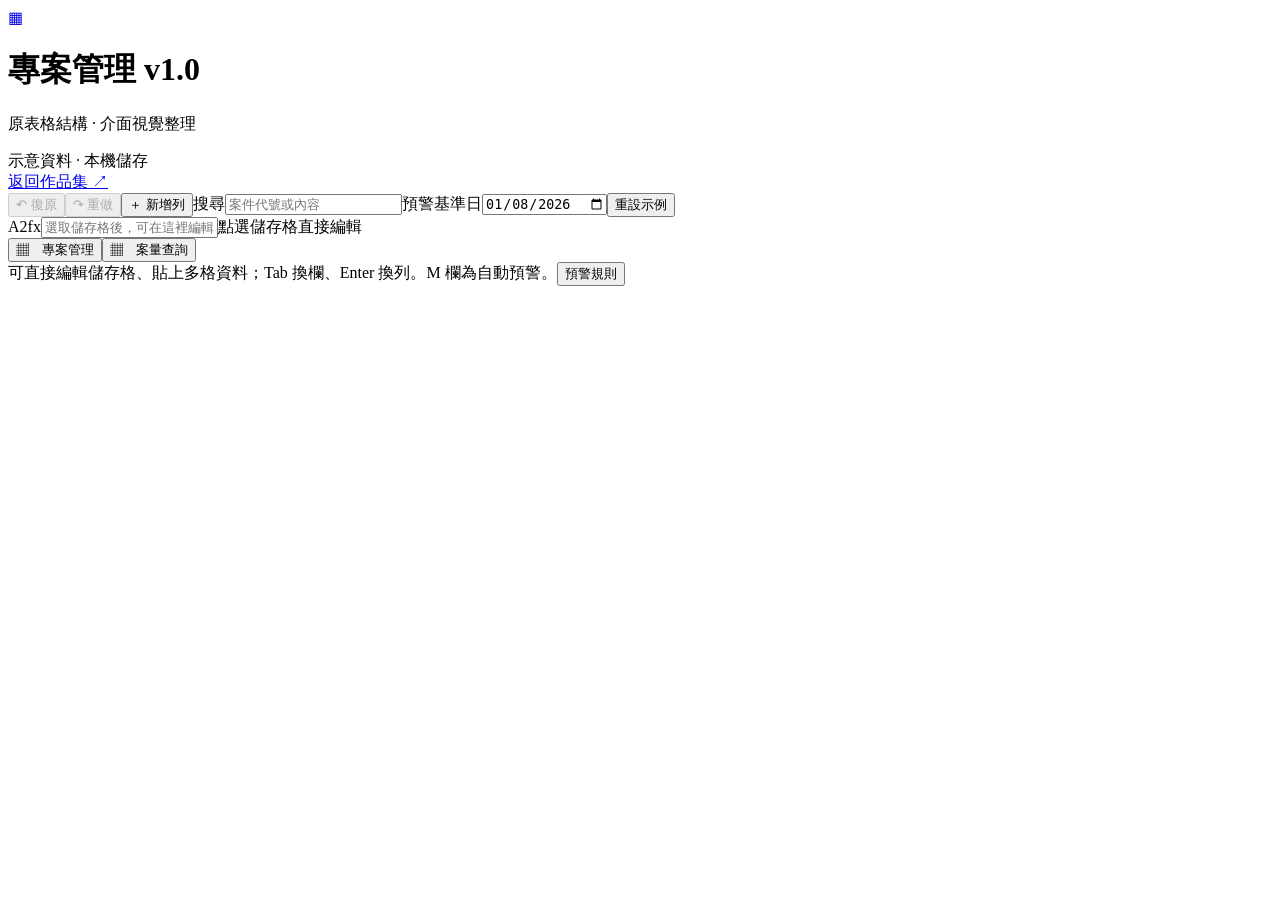
==== risk-dashboard.html @ 9261cb8b "Add files via upload" ====
<!doctype html><html lang="zh-Hant"><head><meta charset="UTF-8"><meta name="viewport" content="width=device-width,initial-scale=1"><title>專案管理試算表｜Ann</title><link rel="stylesheet" href="assets/risk-dashboard-styles.css"></head><body> <header class="file-header"><a href="index.html" class="file-icon" aria-label="返回作品集">▦</a><div><h1>專案管理 <span>v1.0</span></h1><p>原表格結構 · 介面視覺整理</p></div><div class="save-state" id="save-state" role="status">示意資料 · 本機儲存</div><a class="back-link" href="index.html">返回作品集 ↗</a></header> <div class="toolbar" aria-label="試算表工具"><button id="undo" title="復原 Ctrl / ⌘ + Z" disabled="disabled">↶ 復原</button><button id="redo" title="重做 Ctrl / ⌘ + Shift + Z" disabled="disabled">↷ 重做</button><span class="divider"></span><button id="add-row">＋ 新增列</button><label class="search-label">搜尋<input id="search" type="search" placeholder="案件代號或內容"></label><label>預警基準日<input id="as-of" type="date" value="2026-01-08"></label><button id="reset">重設示例</button></div> <div class="formula-bar"><output id="cell-address" aria-label="目前儲存格">A2</output><span class="fx">fx</span><input id="formula-input" aria-label="儲存格內容" placeholder="選取儲存格後，可在這裡編輯"><span class="cell-hint" id="cell-hint">點選儲存格直接編輯</span></div> <main><section id="main-sheet" aria-label="專案管理工作表"><div class="sheet-viewport" id="main-viewport" tabindex="0" role="region" aria-label="專案試算表，左右捲動查看 A 到 O 欄"><table id="sheet-table" aria-label="專案管理 A 到 O 欄"><colgroup id="sheet-cols"></colgroup><thead id="sheet-head"></thead><tbody id="sheet-body"></tbody></table></div></section> <section id="query-sheet" aria-label="案量查詢工作表" hidden><div class="query-toolbar"><p>查詢「專案負責人」或「組員」包含所選成員的案件。</p><label>案件狀態<select id="query-status"><option value="">全部狀態</option></select></label></div><div class="sheet-viewport query-viewport" tabindex="0" role="region" aria-label="案量查詢 A 到 E 欄"><table id="query-table"><colgroup><col class="row-col"><col style="width:220px"><col style="width:160px"><col style="width:240px"><col style="width:160px"><col style="width:130px"></colgroup><thead><tr class="letters"><th></th><th>A</th><th>B</th><th>C</th><th>D</th><th>E</th></tr><tr class="group-row"><th></th><th colspan="5" class="group-owner">案量查詢</th></tr><tr class="query-schema"><th class="row-number">1</th><th>專案負責人/組員</th><th>第 1 欄</th><th>第 2 欄</th><th>第 3 欄</th><th>第 4 欄</th></tr></thead><tbody><tr><th class="row-number">2</th><td><select id="query-person" aria-label="查詢專案負責人或組員"></select></td><td></td><td></td><td></td><td></td></tr><tr class="query-labels"><th class="row-number">3</th><th>案件代號</th><th>專案負責人</th><th>組員</th><th>案件狀態</th><th>總案件數</th></tr></tbody><tbody id="query-results"></tbody></table></div></section> </main> <footer><div class="sheet-tabs" role="tablist" aria-label="工作表"><button role="tab" aria-selected="true" id="tab-main" aria-controls="main-sheet" data-sheet="main">▦　專案管理</button><button role="tab" aria-selected="false" id="tab-query" aria-controls="query-sheet" data-sheet="query">▦　案量查詢</button></div><span id="sheet-summary" aria-live="polite"></span></footer> <div class="help-line"><span>可直接編輯儲存格、貼上多格資料；Tab 換欄、Enter 換列。M 欄為自動預警。</span><button id="show-rules">預警規則</button></div><p class="message" id="message" role="status" aria-live="polite"></p> <dialog id="member-dialog" aria-labelledby="member-title"><form id="member-form"><h2 id="member-title">選擇組員</h2><div id="member-options"></div><label class="custom-member">其他組員<input id="extra-members" placeholder="以逗號分隔姓名"></label><div class="dialog-actions"><button type="button" id="cancel-members">取消</button><button class="primary" type="submit">套用</button></div></form></dialog> <dialog id="rules-dialog" aria-labelledby="rules-title"><h2 id="rules-title">預警規則</h2><ul><li>執行中案件超過 7 天未更新 E 欄：產出停滯。</li><li>I 欄聯絡紀錄超過 7 天：日期標紅；H 欄仍有缺件且資料紀錄超過 7 天：客戶未給資料。</li><li>執行中案件超過 L 欄日期：進度落後；剩餘 0–3 天：即將到期。</li><li>K 欄晚於 L 欄：排程衝突。D 欄為暫停：專案暫停。</li><li>結案不再顯示 M 欄預警；I 欄仍反映聯絡日期。</li></ul><label>客戶修改次數提醒門檻<input id="revision-threshold" type="number" min="1" max="999" value="3"></label><p class="fine-print">依作品集說明重建的示範規則；原始試算表公式未包含於檔案。日期使用原圖資料，預設基準日為 2026-01-08，可自行調整。</p><button id="close-rules" class="primary">完成</button></dialog> <script src="assets/risk-dashboard-app.js"></script></body></html>
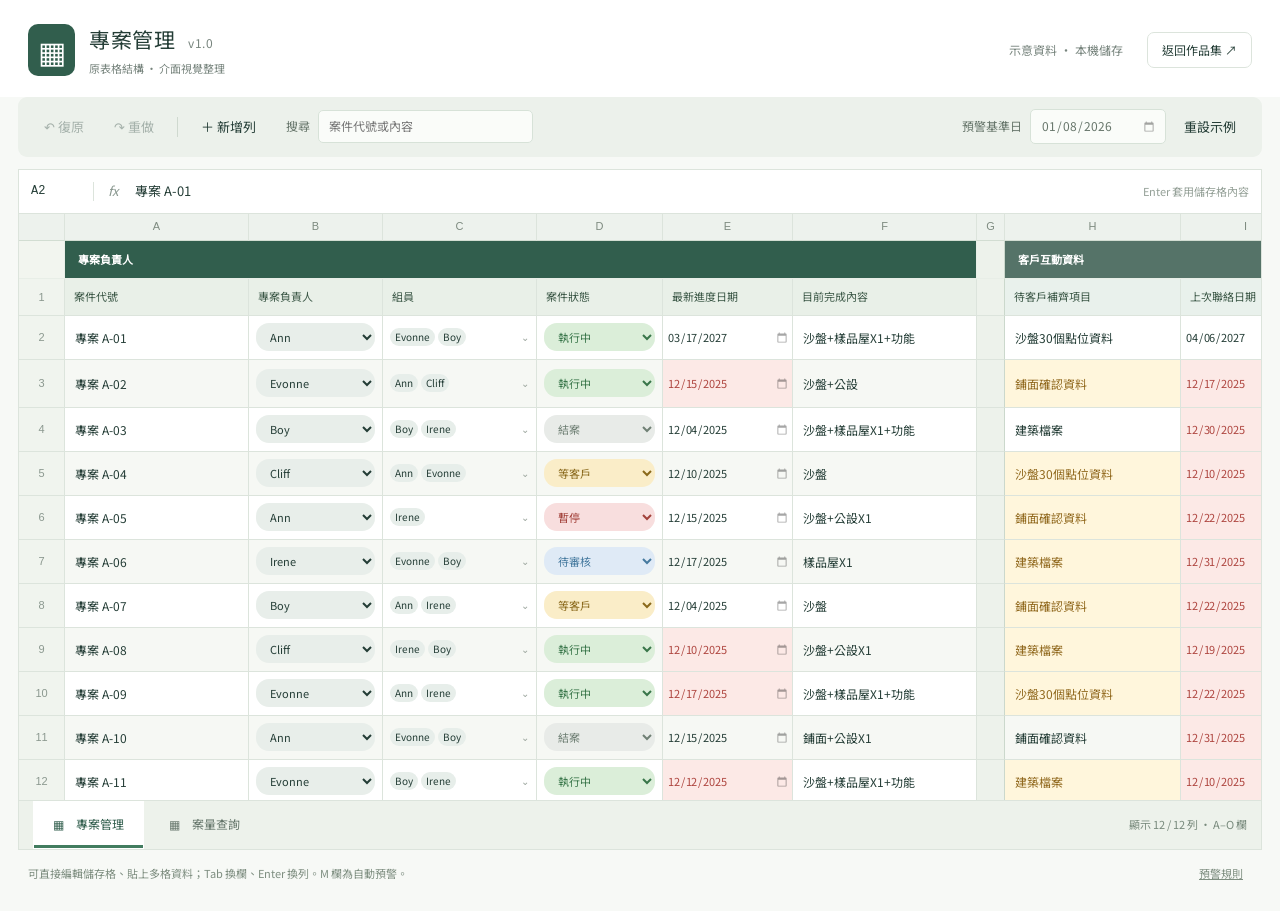
==== commit 86495a7b: "Add files via upload" ====
--- a/risk-dashboard.html
+++ b/risk-dashboard.html
@@ -1 +1 @@
-<!doctype html><html lang="zh-Hant"><head><meta charset="UTF-8"><meta name="viewport" content="width=device-width,initial-scale=1"><title>專案管理試算表｜Ann</title><link rel="stylesheet" href="assets/risk-dashboard-styles.css"></head><body> <header class="file-header"><a href="index.html" class="file-icon" aria-label="返回作品集">▦</a><div><h1>專案管理 <span>v1.0</span></h1><p>原表格結構 · 介面視覺整理</p></div><div class="save-state" id="save-state" role="status">示意資料 · 本機儲存</div><a class="back-link" href="index.html">返回作品集 ↗</a></header> <div class="toolbar" aria-label="試算表工具"><button id="undo" title="復原 Ctrl / ⌘ + Z" disabled="disabled">↶ 復原</button><button id="redo" title="重做 Ctrl / ⌘ + Shift + Z" disabled="disabled">↷ 重做</button><span class="divider"></span><button id="add-row">＋ 新增列</button><label class="search-label">搜尋<input id="search" type="search" placeholder="案件代號或內容"></label><label>預警基準日<input id="as-of" type="date" value="2026-01-08"></label><button id="reset">重設示例</button></div> <div class="formula-bar"><output id="cell-address" aria-label="目前儲存格">A2</output><span class="fx">fx</span><input id="formula-input" aria-label="儲存格內容" placeholder="選取儲存格後，可在這裡編輯"><span class="cell-hint" id="cell-hint">點選儲存格直接編輯</span></div> <main><section id="main-sheet" aria-label="專案管理工作表"><div class="sheet-viewport" id="main-viewport" tabindex="0" role="region" aria-label="專案試算表，左右捲動查看 A 到 O 欄"><table id="sheet-table" aria-label="專案管理 A 到 O 欄"><colgroup id="sheet-cols"></colgroup><thead id="sheet-head"></thead><tbody id="sheet-body"></tbody></table></div></section> <section id="query-sheet" aria-label="案量查詢工作表" hidden><div class="query-toolbar"><p>查詢「專案負責人」或「組員」包含所選成員的案件。</p><label>案件狀態<select id="query-status"><option value="">全部狀態</option></select></label></div><div class="sheet-viewport query-viewport" tabindex="0" role="region" aria-label="案量查詢 A 到 E 欄"><table id="query-table"><colgroup><col class="row-col"><col style="width:220px"><col style="width:160px"><col style="width:240px"><col style="width:160px"><col style="width:130px"></colgroup><thead><tr class="letters"><th></th><th>A</th><th>B</th><th>C</th><th>D</th><th>E</th></tr><tr class="group-row"><th></th><th colspan="5" class="group-owner">案量查詢</th></tr><tr class="query-schema"><th class="row-number">1</th><th>專案負責人/組員</th><th>第 1 欄</th><th>第 2 欄</th><th>第 3 欄</th><th>第 4 欄</th></tr></thead><tbody><tr><th class="row-number">2</th><td><select id="query-person" aria-label="查詢專案負責人或組員"></select></td><td></td><td></td><td></td><td></td></tr><tr class="query-labels"><th class="row-number">3</th><th>案件代號</th><th>專案負責人</th><th>組員</th><th>案件狀態</th><th>總案件數</th></tr></tbody><tbody id="query-results"></tbody></table></div></section> </main> <footer><div class="sheet-tabs" role="tablist" aria-label="工作表"><button role="tab" aria-selected="true" id="tab-main" aria-controls="main-sheet" data-sheet="main">▦　專案管理</button><button role="tab" aria-selected="false" id="tab-query" aria-controls="query-sheet" data-sheet="query">▦　案量查詢</button></div><span id="sheet-summary" aria-live="polite"></span></footer> <div class="help-line"><span>可直接編輯儲存格、貼上多格資料；Tab 換欄、Enter 換列。M 欄為自動預警。</span><button id="show-rules">預警規則</button></div><p class="message" id="message" role="status" aria-live="polite"></p> <dialog id="member-dialog" aria-labelledby="member-title"><form id="member-form"><h2 id="member-title">選擇組員</h2><div id="member-options"></div><label class="custom-member">其他組員<input id="extra-members" placeholder="以逗號分隔姓名"></label><div class="dialog-actions"><button type="button" id="cancel-members">取消</button><button class="primary" type="submit">套用</button></div></form></dialog> <dialog id="rules-dialog" aria-labelledby="rules-title"><h2 id="rules-title">預警規則</h2><ul><li>執行中案件超過 7 天未更新 E 欄：產出停滯。</li><li>I 欄聯絡紀錄超過 7 天：日期標紅；H 欄仍有缺件且資料紀錄超過 7 天：客戶未給資料。</li><li>執行中案件超過 L 欄日期：進度落後；剩餘 0–3 天：即將到期。</li><li>K 欄晚於 L 欄：排程衝突。D 欄為暫停：專案暫停。</li><li>結案不再顯示 M 欄預警；I 欄仍反映聯絡日期。</li></ul><label>客戶修改次數提醒門檻<input id="revision-threshold" type="number" min="1" max="999" value="3"></label><p class="fine-print">依作品集說明重建的示範規則；原始試算表公式未包含於檔案。日期使用原圖資料，預設基準日為 2026-01-08，可自行調整。</p><button id="close-rules" class="primary">完成</button></dialog> <script src="assets/risk-dashboard-app.js"></script></body></html> +<!doctype html><html lang="zh-Hant"><head><meta charset="UTF-8"><meta name="viewport" content="width=device-width,initial-scale=1"><title>專案管理試算表｜Ann</title><link rel="stylesheet" href="assets/risk-dashboard-styles.css"></head><body> <header class="file-header"><a href="index.html" class="file-icon" aria-label="返回作品集">▦</a><div><h1>專案管理 <span>v1.0</span></h1><p>原表格結構 · 介面視覺整理</p></div><div class="save-state" id="save-state" role="status">示意資料 · 本機儲存</div><a class="back-link" href="index.html">返回作品集 ↗</a></header> <div class="toolbar" aria-label="試算表工具"><button id="undo" title="復原 Ctrl / ⌘ + Z" disabled="disabled">↶ 復原</button><button id="redo" title="重做 Ctrl / ⌘ + Shift + Z" disabled="disabled">↷ 重做</button><span class="divider"></span><button id="add-row">＋ 新增列</button><label class="search-label">搜尋<input id="search" type="search" placeholder="案件代號或內容"></label><label>預警基準日<input id="as-of" type="date" value="2026-01-08"></label><button id="reset">重設示例</button></div> <div class="formula-bar"><output id="cell-address" aria-label="目前儲存格">A2</output><span class="fx">fx</span><input id="formula-input" aria-label="儲存格內容" placeholder="選取儲存格後，可在這裡編輯"><span class="cell-hint" id="cell-hint">點選儲存格直接編輯</span></div> <main><section id="main-sheet" aria-label="專案管理工作表"><div class="sheet-viewport" id="main-viewport" tabindex="0" role="region" aria-label="專案試算表，左右捲動查看 A 到 O 欄"><table id="sheet-table" aria-label="專案管理 A 到 O 欄"><colgroup id="sheet-cols"></colgroup><thead id="sheet-head"></thead><tbody id="sheet-body"></tbody></table></div></section> <section id="query-sheet" aria-label="案量查詢工作表" hidden><div class="query-toolbar"><p>查詢「專案負責人」或「組員」包含所選成員的案件。</p><label>案件狀態<select id="query-status"><option value="">全部狀態</option></select></label></div><div class="sheet-viewport query-viewport" tabindex="0" role="region" aria-label="案量查詢 A 到 E 欄"><table id="query-table"><colgroup><col class="row-col"><col style="width:220px"><col style="width:160px"><col style="width:240px"><col style="width:160px"><col style="width:130px"></colgroup><thead><tr class="letters"><th></th><th>A</th><th>B</th><th>C</th><th>D</th><th>E</th></tr><tr class="group-row"><th></th><th colspan="5" class="group-owner">案量查詢</th></tr><tr class="query-schema"><th class="row-number">1</th><th>專案負責人/組員</th><th>第 1 欄</th><th>第 2 欄</th><th>第 3 欄</th><th>第 4 欄</th></tr></thead><tbody><tr><th class="row-number">2</th><td><select id="query-person" aria-label="查詢專案負責人或組員"></select></td><td></td><td></td><td></td><td></td></tr><tr class="query-labels"><th class="row-number">3</th><th>案件代號</th><th>專案負責人</th><th>組員</th><th>案件狀態</th><th>總案件數</th></tr></tbody><tbody id="query-results"></tbody></table></div></section> </main> <footer><div class="sheet-tabs" role="tablist" aria-label="工作表"><button role="tab" aria-selected="true" id="tab-main" aria-controls="main-sheet" data-sheet="main">▦　專案管理</button><button role="tab" aria-selected="false" id="tab-query" aria-controls="query-sheet" data-sheet="query">▦　案量查詢</button></div><span id="sheet-summary" aria-live="polite"></span></footer> <div class="help-line"><span>可直接編輯儲存格、貼上多格資料；Tab 換欄、Enter 換列。M 欄為自動預警。</span><button id="show-rules">預警規則</button></div><p class="message" id="message" role="status" aria-live="polite"></p> <dialog id="member-dialog" aria-labelledby="member-title"><form id="member-form"><h2 id="member-title">選擇組員</h2><div id="member-options"></div><label class="custom-member">其他組員<input id="extra-members" placeholder="以逗號分隔姓名"></label><div class="dialog-actions"><button type="button" id="cancel-members">取消</button><button class="primary" type="submit">套用</button></div></form></dialog> <dialog id="rules-dialog" aria-labelledby="rules-title"><h2 id="rules-title">預警規則</h2><ul><li>執行中案件超過 7 天未更新 E 欄：產出停滯。</li><li>I 欄聯絡紀錄超過 7 天：日期標紅；H 欄仍有缺件且資料紀錄超過 7 天：客戶未給資料。</li><li>執行中案件超過 L 欄日期：進度落後；剩餘 0–3 天：即將到期。</li><li>K 欄晚於 L 欄：排程衝突。D 欄為暫停：專案暫停。</li><li>結案不再顯示 M 欄預警；I 欄仍反映聯絡日期。</li></ul><label>客戶修改次數提醒門檻<input id="revision-threshold" type="number" min="1" max="999" value="3"></label><p class="fine-print">依作品集說明重建的示範規則；原始試算表公式未包含於檔案。日期使用原圖資料，預設基準日為 2026-01-08，可自行調整。</p><button id="close-rules" class="primary">完成</button></dialog> <script src="assets/risk-dashboard-app.js?v=11.05-navigation"></script></body></html> 
--- a/assets/risk-dashboard-styles.css
+++ b/assets/risk-dashboard-styles.css
@@ -0,0 +1 @@
+@font-face{font-family:AnnSans;src:url(fonts-sans-400.woff2) format("woff2");font-display:swap}:root{--ink:#243d36;--muted:#78857e;--line:#dce4dc;--paper:#f7f9f6;--pine:#315e4d;--mint:#e7f0e8;--danger:#ae453f;--warning:#91691e;--row-number:46px}*{box-sizing:border-box}body{margin:0;background:var(--paper);color:var(--ink);font:13px/1.55 AnnSans,Microsoft JhengHei,Arial,sans-serif}button,input,select{font:inherit;color:inherit}button,a,input,select{outline-offset:2px}button{cursor:pointer;border:1px solid transparent;background:transparent;border-radius:6px;padding:8px 11px;white-space:nowrap}button:hover:enabled{background:#e4ede5}button:disabled{opacity:.35;cursor:default}a{color:inherit;text-decoration:none}.file-header{display:flex;align-items:center;gap:14px;background:#fff;padding:23px 28px 20px}.file-icon{display:grid;place-items:center;background:#315e4d;border-radius:10px;color:#fff;font-size:30px;width:47px;height:52px}h1{font-size:21px;letter-spacing:.03em;margin:0;font-weight:500}h1 span{font-size:12px;color:var(--muted);font-weight:400;margin-left:7px}.file-header p{margin:4px 0 0;font-size:11px;color:var(--muted)}.save-state{margin-left:auto;color:var(--muted);font-size:12px}.back-link{border:1px solid var(--line);padding:8px 14px;border-radius:7px;font-size:12px;margin-left:10px}.toolbar{display:flex;align-items:center;gap:6px;flex-wrap:wrap;margin:0 18px;padding:11px 14px;border-radius:9px;background:#ecf1eb}.toolbar label,.query-toolbar label{display:flex;align-items:center;gap:8px;font-size:12px;color:#67766b}.toolbar .search-label{margin-left:12px;margin-right:auto}.toolbar input,.query-toolbar select{background:#fafcf9;border:1px solid #d7e2d8;border-radius:5px;padding:6px 10px;min-width:0}.toolbar input[type=search]{width:215px}.toolbar input[type=date]{width:136px}.divider{height:20px;width:1px;background:#cfd9cf;margin:0 5px}.formula-bar{display:flex;align-items:center;gap:14px;background:#fff;margin:12px 18px 0;border:1px solid var(--line);border-bottom:0;padding:8px 12px;min-height:44px}#cell-address{min-width:63px;border-right:1px solid var(--line);font:12px/1.6 monospace}.fx{font-style:italic;color:#8a9890}.formula-bar input{flex:1;min-width:60px;border:0;background:transparent;padding:3px;outline-offset:0}.cell-hint{color:#94a097;font-size:11px;white-space:nowrap}main{margin:0 18px}.sheet-viewport{overflow:auto;max-height:calc(100vh - 312px);min-height:370px;border:1px solid var(--line);background:#fff;scrollbar-color:#b9c9bc #f1f5ef}table{border-collapse:separate;border-spacing:0;table-layout:fixed;min-width:100%;font-size:12px}.row-col{width:46px}th,td{border-right:1px solid var(--line);border-bottom:1px solid var(--line);height:44px;padding:0;font-weight:400;vertical-align:middle}thead th{position:sticky;z-index:5}.letters th{top:0;height:27px;background:#edf2ed;color:#7e8b80;font:11px/1.4 Arial,sans-serif;text-align:center;border-bottom:1px solid #d2ddd2}.group-row th{top:27px;height:38px;padding:8px 13px;text-align:left;font-size:11px;font-weight:600;color:#fff;border-color:#e8eee7}.group-owner{background:#315e4d}.group-client{background:#557368}.group-schedule{background:#3e5564}.group-row th:first-child,.group-row .gap{background:#f2f5ef}.label-row th,.query-schema th{top:65px;height:37px;padding:7px 9px;text-align:left;background:#e9f0e8;color:#3c5847;font-weight:500;font-size:11px;white-space:nowrap}.label-row th:nth-child(n+9):nth-child(-n+10){background:#e9f1ec}.label-row th:nth-child(n+12){background:#e8edf1;color:#466073}.row-number{position:sticky;left:0;z-index:3!important;width:46px;min-width:46px;text-align:center!important;padding:0!important;font:11px Arial,sans-serif!important;background:#f0f4ee!important;color:#8b988f!important}.letters th:first-child,.group-row th:first-child,.label-row .row-number,.query-schema .row-number{left:0;z-index:8!important}.label-row th:nth-child(2),#sheet-body td[data-col="0"]{position:sticky;left:46px;z-index:2}.label-row th:nth-child(2){z-index:7}.gap{background:#edf2eb!important;border-right-color:#cbd8cc!important}#sheet-body tr:nth-child(2n) td:not(.gap){background:#f6f8f4}#sheet-body td{background:#fff}#sheet-body td:focus-within{outline:2px solid #427c5f;outline-offset:-2px;position:relative;z-index:4}#sheet-body td[data-col="0"]:focus-within{position:sticky}td input.cell,td select.cell{border:0;background:transparent;width:100%;height:43px;padding:8px 10px;font-size:12px;border-radius:0;outline:none}td input[type=date]{font:11px AnnSans,Arial,sans-serif;padding:8px 4px;letter-spacing:-.15px}input[type=date]::-webkit-calendar-picker-indicator{width:12px;opacity:.35;padding:0}td input[type=number]{text-align:left}td select.cell{height:28px;margin:0 7px;width:calc(100% - 14px);border-radius:13px;padding:2px 10px;background:#e8eeea;font-size:11px}.member-cell{display:flex;gap:3px;align-items:center;width:100%;min-height:43px;padding:7px 6px;border-radius:0;font-size:10px;overflow:hidden}.member-cell span{background:#e7eeea;border-radius:9px;padding:1px 5px;white-space:nowrap}.member-cell em{margin-left:auto;font-style:normal;color:#9ca69e}.member-cell:focus-visible{outline:2px solid #427c5f;outline-offset:-2px}.member-empty{color:#a1ada4}.state-active select{background:#dbeed9!important;color:#39764a!important}.state-closed select{background:#e8ebe8!important;color:#708075!important}.state-waiting select{background:#faedc8!important;color:#8a691b!important}.state-paused select{background:#f8dede!important;color:#a3423b!important}.state-review select{background:#dfeaf6!important;color:#467a9f!important}td.danger{background:#fce9e6!important;color:var(--danger)}td.warning{background:#fff6dc!important;color:var(--warning)}.computed{padding:7px 10px;font-size:10px;line-height:1.65;color:#745b44}.computed span{display:inline-block;margin-right:7px}.computed span:before{content:"\2022";margin-right:4px;color:#cf8c65}.computed:focus-visible{outline:2px solid #427c5f;outline-offset:-2px}.empty-row{text-align:center;height:120px;color:var(--muted)}footer{display:flex;align-items:center;justify-content:space-between;gap:20px;background:#edf2eb;margin:0 18px;border:1px solid var(--line);border-top:0;min-height:49px;padding:0 14px}.sheet-tabs{display:flex;gap:5px;align-self:stretch}.sheet-tabs button{border-radius:0;padding:12px 19px;font-size:12px;color:#65766b}.sheet-tabs button[aria-selected=true]{background:#fff;color:#315e4d;box-shadow:inset 0 -3px #427c5f}.sheet-tabs button:focus-visible{outline:2px solid #427c5f;outline-offset:-3px}#sheet-summary{font-size:11px;color:#788a7c}.help-line{display:flex;justify-content:space-between;align-items:center;gap:20px;margin:10px 28px 0;color:#7e8e80;font-size:11px}.help-line button{font-size:11px;padding:4px 8px;text-decoration:underline}.message{min-height:20px;margin:2px 28px;color:#466c52;font-size:12px}.query-toolbar{display:flex;align-items:center;gap:20px;padding:14px 16px;background:#f6f9f3;border:1px solid var(--line);border-bottom:0}.query-toolbar p{margin:0;font-size:12px;color:#6b806e}.query-toolbar label{margin-left:auto}.query-viewport{min-height:400px;max-height:calc(100vh - 360px)}#query-table{width:956px;min-width:956px}#query-table td{padding:8px 12px;background:#fff;height:44px}#query-table tbody tr:nth-child(2n) td{background:#f6f8f4}.query-schema th{background:#e5eee3;font-size:12px}.query-labels th{background:#ecf1eb;color:#56705d;height:42px;font-size:12px;text-align:left;padding:8px 12px}.query-labels th:last-child{white-space:nowrap}#query-person{border:0;background:#e7efdf;width:100%;border-radius:12px;padding:4px 9px;color:#4d704a}#query-results td:last-child{font-weight:600;color:#426844;font-size:16px}.query-status-pill{display:inline-block;border-radius:10px;padding:2px 10px;background:#e8eee6;color:#657364;font-size:11px}.fine-print{font-size:12px;color:#778878;line-height:1.9}dialog{border:1px solid var(--line);border-radius:14px;width:min(560px,calc(100% - 28px));max-height:90vh;color:var(--ink);padding:28px}dialog::backdrop{background:#152c2350}dialog h2{font-size:19px;margin:0 0 20px}dialog li{margin-bottom:12px;font-size:13px}dialog label{display:flex;align-items:center;gap:10px;margin:12px 0}dialog input:not([type=checkbox]){border:1px solid var(--line);border-radius:6px;padding:8px;min-width:0}dialog input[type=number]{width:85px}#member-options{display:grid;grid-template-columns:1fr 1fr}.custom-member{font-size:12px}.custom-member input{flex:1}.dialog-actions{display:flex;justify-content:flex-end;gap:10px;margin-top:25px}.primary{background:#315e4d;color:#fff}.primary:hover{background:#254e3f!important}[hidden]{display:none!important}@media(max-width:760px){.file-header{padding:16px;gap:10px}.file-header h1{font-size:18px}.file-icon{width:37px;height:42px;font-size:25px}.save-state{font-size:10px;max-width:130px}.back-link{display:none}.toolbar{margin:0 10px;padding:8px;gap:2px}.toolbar button{font-size:11px;padding:7px}.toolbar .search-label{order:2;flex:1 1 100%;margin:6px 0}.toolbar input[type=search]{width:100%;flex:1}.toolbar label{font-size:10px}.toolbar input[type=date]{width:123px}.formula-bar{margin:10px 10px 0;gap:8px}.cell-hint{display:none}main,footer{margin-left:10px;margin-right:10px}.sheet-viewport{max-height:60vh;min-height:300px}footer{gap:8px;padding:0 5px}.sheet-tabs button{padding:12px;font-size:11px}#sheet-summary{font-size:10px;max-width:120px}.help-line{margin:8px 15px;gap:5px}.message{margin:0 15px}.query-toolbar{align-items:flex-start;flex-direction:column;gap:8px}.query-toolbar label{margin-left:0}}
